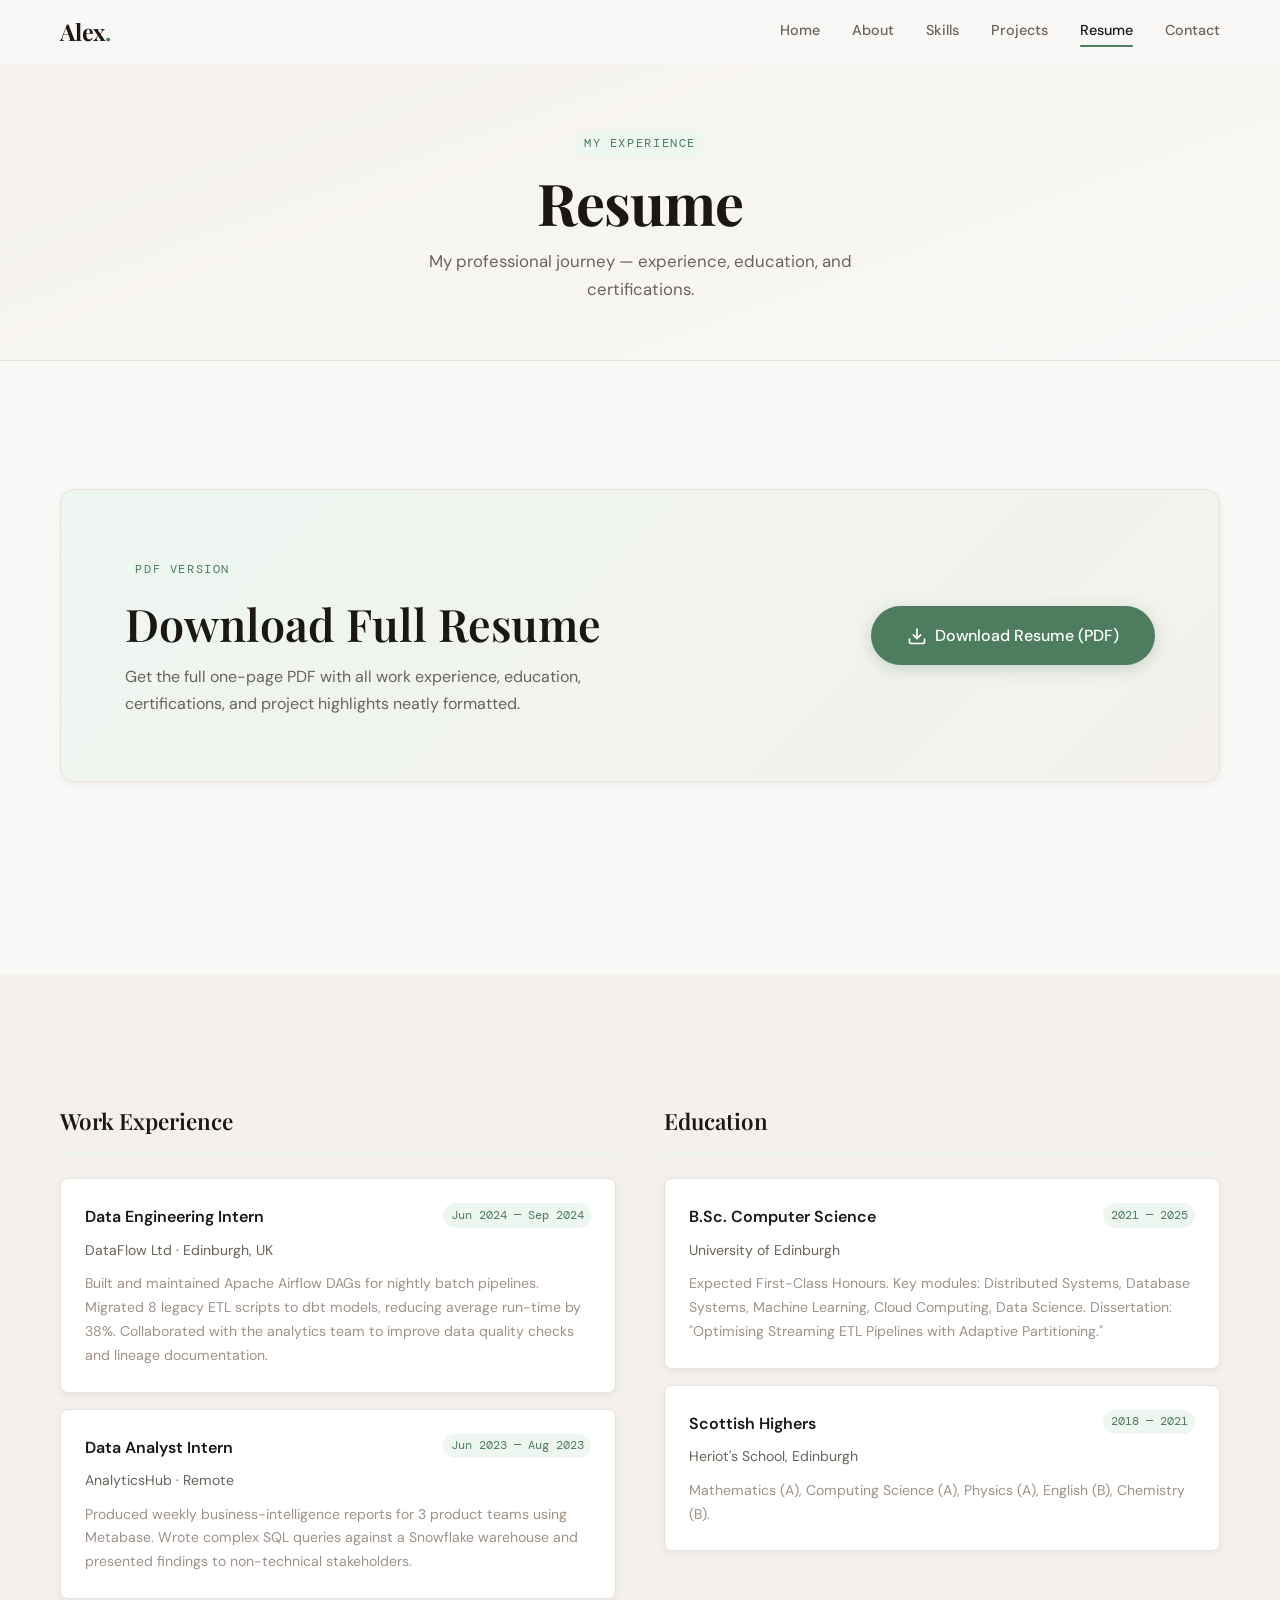
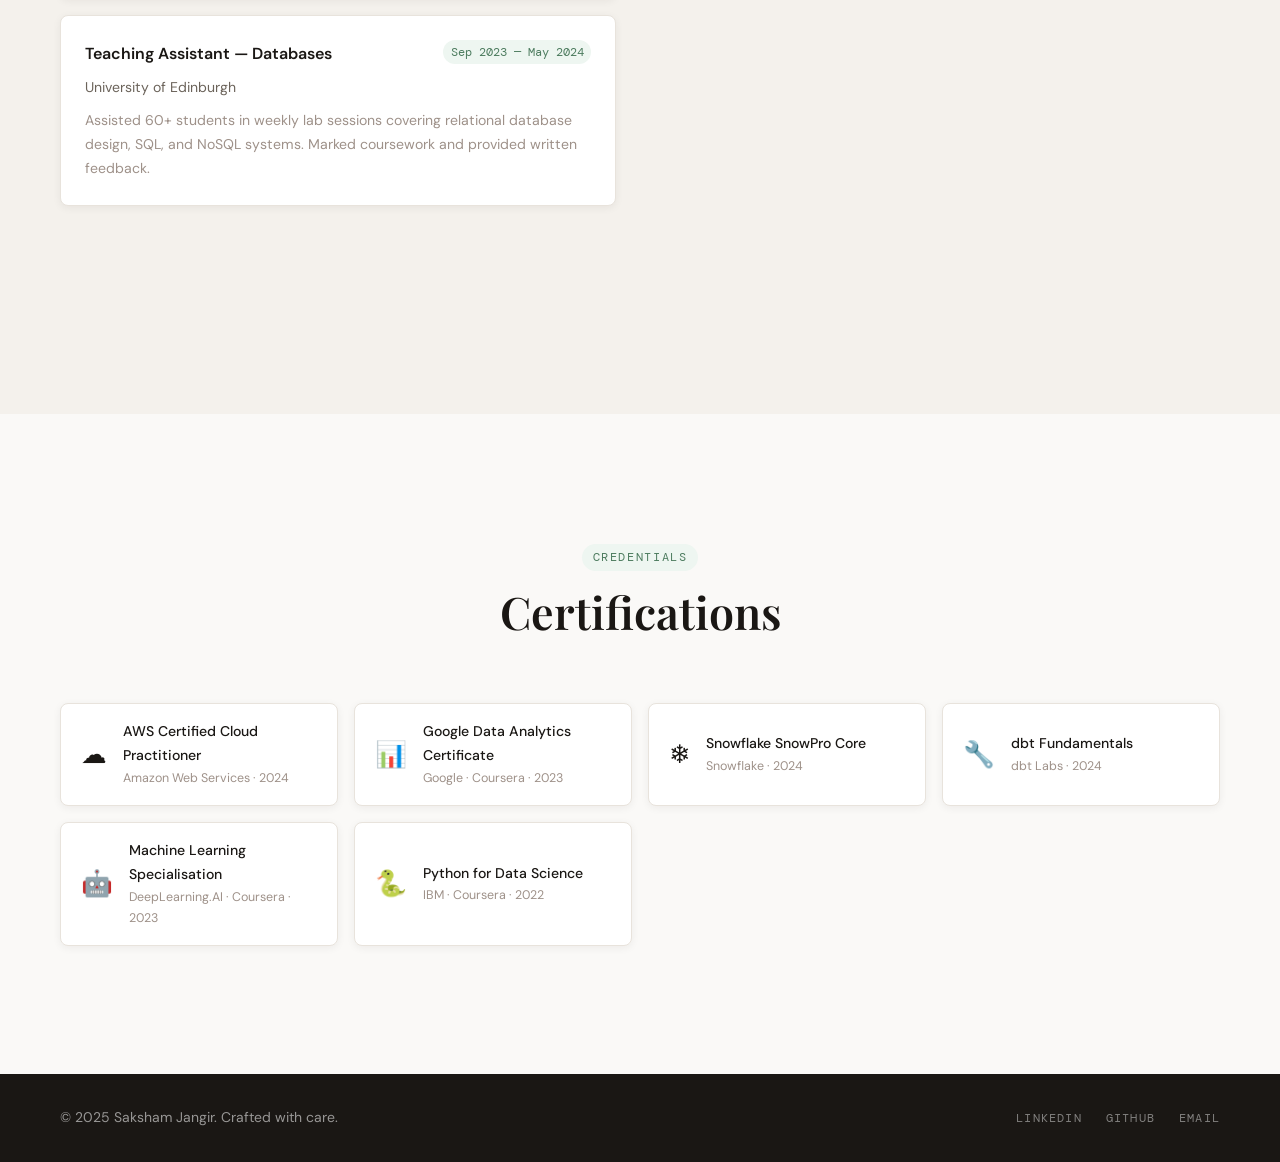
==== resume.html @ 53208660 "Initial commit" ====
<!DOCTYPE html>
<html lang="en">
<head>
  <meta charset="UTF-8" />
  <meta name="viewport" content="width=device-width, initial-scale=1.0" />
  <meta name="description" content="Resume — Saksham Jangir. Work experience, education, and certifications." />
  <meta name="keywords"    content="Resume, CV, Data Engineer, Work Experience, Certifications" />
  <meta name="author"      content="Saksham Jangir" />
  <meta property="og:title"       content="Resume — Saksham Jangir" />
  <meta property="og:description" content="Saksham Jangir's resume: experience, education, and certifications." />
  <meta property="og:type"        content="website" />
  <link rel="icon" type="image/svg+xml" href="assets/favicon.svg" />

  <title>Resume — Saksham Jangir</title>

  <link rel="preconnect" href="https://fonts.googleapis.com" />
  <link rel="preconnect" href="https://fonts.gstatic.com" crossorigin />
  <link href="https://fonts.googleapis.com/css2?family=Playfair+Display:ital,wght@0,400;0,600;0,700;1,400&family=DM+Sans:wght@300;400;500;600&family=DM+Mono:wght@400;500&display=swap" rel="stylesheet" />
  <link rel="stylesheet" href="css/styles.css" />
</head>
<body>

  <!-- ── NAVBAR ──────────────────────────────────────────── -->
  <header class="navbar" id="navbar">
    <div class="nav-container">
      <a href="index.html" class="nav-logo" aria-label="Saksham Jangir — Home">Alex<span>.</span></a>
      <nav class="nav-links" id="navLinks" aria-label="Main navigation">
        <a href="index.html"    class="nav-link">Home</a>
        <a href="about.html"    class="nav-link">About</a>
        <a href="skills.html"   class="nav-link">Skills</a>
        <a href="projects.html" class="nav-link">Projects</a>
        <a href="resume.html"   class="nav-link">Resume</a>
        <a href="contact.html"  class="nav-link">Contact</a>
      </nav>
      <button class="hamburger" id="hamburger" aria-label="Toggle navigation menu" aria-expanded="false" aria-controls="navLinks">
        <span></span><span></span><span></span>
      </button>
    </div>
  </header>

  <main>

    <!-- ── PAGE HERO BANNER ──────────────────────────────── -->
    <section class="page-hero" aria-labelledby="page-title">
      <div class="container">
        <span class="section-tag">My Experience</span>
        <h1 class="page-hero-title" id="page-title">Resume</h1>
        <p class="page-hero-sub">
          My professional journey — experience, education, and certifications.
        </p>
      </div>
    </section>

    <!-- ── DOWNLOAD BANNER ───────────────────────────────── -->
    <section class="section" aria-label="Download resume">
      <div class="container">
        <div class="resume-cta-banner reveal">
          <div class="resume-cta-text">
            <span class="section-tag">PDF Version</span>
            <h2 class="section-title">Download Full Resume</h2>
            <p>
              Get the full one-page PDF with all work experience, education,
              certifications, and project highlights neatly formatted.
            </p>
          </div>
          <a href="assets/resume.pdf" class="btn btn-primary btn-lg" download aria-label="Download resume PDF">
            <!-- Download icon -->
            <svg viewBox="0 0 24 24" fill="none" stroke="currentColor" stroke-width="2" width="20" height="20" aria-hidden="true">
              <path d="M21 15v4a2 2 0 0 1-2 2H5a2 2 0 0 1-2-2v-4"/>
              <polyline points="7 10 12 15 17 10"/>
              <line x1="12" y1="15" x2="12" y2="3"/>
            </svg>
            Download Resume (PDF)
          </a>
        </div>
      </div>
    </section>

    <!-- ── EXPERIENCE + EDUCATION ────────────────────────── -->
    <section class="section section-tinted" aria-labelledby="exp-heading">
      <div class="container">
        <div class="resume-grid">

          <!-- Work Experience -->
          <div>
            <h2 class="resume-section-title" id="exp-heading">Work Experience</h2>

            <div class="resume-entry reveal">
              <div class="resume-entry-header">
                <h3 class="resume-entry-title">Data Engineering Intern</h3>
                <span class="resume-entry-date">Jun 2024 — Sep 2024</span>
              </div>
              <p class="resume-entry-org">DataFlow Ltd · Edinburgh, UK</p>
              <p class="resume-entry-desc">
                Built and maintained Apache Airflow DAGs for nightly batch pipelines.
                Migrated 8 legacy ETL scripts to dbt models, reducing average run-time
                by 38%. Collaborated with the analytics team to improve data quality
                checks and lineage documentation.
              </p>
            </div>

            <div class="resume-entry reveal">
              <div class="resume-entry-header">
                <h3 class="resume-entry-title">Data Analyst Intern</h3>
                <span class="resume-entry-date">Jun 2023 — Aug 2023</span>
              </div>
              <p class="resume-entry-org">AnalyticsHub · Remote</p>
              <p class="resume-entry-desc">
                Produced weekly business-intelligence reports for 3 product teams
                using Metabase. Wrote complex SQL queries against a Snowflake
                warehouse and presented findings to non-technical stakeholders.
              </p>
            </div>

            <div class="resume-entry reveal">
              <div class="resume-entry-header">
                <h3 class="resume-entry-title">Teaching Assistant — Databases</h3>
                <span class="resume-entry-date">Sep 2023 — May 2024</span>
              </div>
              <p class="resume-entry-org">University of Edinburgh</p>
              <p class="resume-entry-desc">
                Assisted 60+ students in weekly lab sessions covering relational
                database design, SQL, and NoSQL systems. Marked coursework and
                provided written feedback.
              </p>
            </div>

          </div>

          <!-- Education -->
          <div>
            <h2 class="resume-section-title" id="edu-heading">Education</h2>

            <div class="resume-entry reveal">
              <div class="resume-entry-header">
                <h3 class="resume-entry-title">B.Sc. Computer Science</h3>
                <span class="resume-entry-date">2021 — 2025</span>
              </div>
              <p class="resume-entry-org">University of Edinburgh</p>
              <p class="resume-entry-desc">
                Expected First-Class Honours. Key modules: Distributed Systems,
                Database Systems, Machine Learning, Cloud Computing, Data Science.
                Dissertation: "Optimising Streaming ETL Pipelines with Adaptive
                Partitioning."
              </p>
            </div>

            <div class="resume-entry reveal">
              <div class="resume-entry-header">
                <h3 class="resume-entry-title">Scottish Highers</h3>
                <span class="resume-entry-date">2018 — 2021</span>
              </div>
              <p class="resume-entry-org">Heriot's School, Edinburgh</p>
              <p class="resume-entry-desc">
                Mathematics (A), Computing Science (A), Physics (A), English (B),
                Chemistry (B).
              </p>
            </div>

          </div>

        </div><!-- /resume-grid -->
      </div>
    </section>

    <!-- ── CERTIFICATIONS ────────────────────────────────── -->
    <section class="section" aria-labelledby="cert-heading">
      <div class="container">
        <div class="section-header reveal">
          <span class="section-tag">Credentials</span>
          <h2 class="section-title" id="cert-heading">Certifications</h2>
        </div>

        <div class="cert-grid">

          <div class="cert-card reveal">
            <span class="cert-icon" aria-hidden="true">☁️</span>
            <div>
              <p class="cert-name">AWS Certified Cloud Practitioner</p>
              <p class="cert-issuer">Amazon Web Services · 2024</p>
            </div>
          </div>

          <div class="cert-card reveal">
            <span class="cert-icon" aria-hidden="true">📊</span>
            <div>
              <p class="cert-name">Google Data Analytics Certificate</p>
              <p class="cert-issuer">Google · Coursera · 2023</p>
            </div>
          </div>

          <div class="cert-card reveal">
            <span class="cert-icon" aria-hidden="true">❄️</span>
            <div>
              <p class="cert-name">Snowflake SnowPro Core</p>
              <p class="cert-issuer">Snowflake · 2024</p>
            </div>
          </div>

          <div class="cert-card reveal">
            <span class="cert-icon" aria-hidden="true">🔧</span>
            <div>
              <p class="cert-name">dbt Fundamentals</p>
              <p class="cert-issuer">dbt Labs · 2024</p>
            </div>
          </div>

          <div class="cert-card reveal">
            <span class="cert-icon" aria-hidden="true">🤖</span>
            <div>
              <p class="cert-name">Machine Learning Specialisation</p>
              <p class="cert-issuer">DeepLearning.AI · Coursera · 2023</p>
            </div>
          </div>

          <div class="cert-card reveal">
            <span class="cert-icon" aria-hidden="true">🐍</span>
            <div>
              <p class="cert-name">Python for Data Science</p>
              <p class="cert-issuer">IBM · Coursera · 2022</p>
            </div>
          </div>

        </div><!-- /cert-grid -->
      </div>
    </section>

  </main>

  <!-- ── FOOTER ──────────────────────────────────────────── -->
  <footer class="footer" aria-label="Site footer">
    <div class="footer-inner">
      <p class="footer-copy">© 2025 Saksham Jangir. Crafted with care.</p>
      <div class="footer-socials">
        <a href="https://linkedin.com/in/yourprofile" target="_blank" rel="noopener noreferrer" aria-label="LinkedIn">LinkedIn</a>
        <a href="https://github.com/yourprofile"       target="_blank" rel="noopener noreferrer" aria-label="GitHub">GitHub</a>
        <a href="mailto:alex@example.com"              aria-label="Email">Email</a>
      </div>
    </div>
  </footer>

  <script src="js/script.js"></script>
</body>
</html>
---- css/styles.css ----
/* ==========================================================
   PORTFOLIO — css/styles.css
   
   Table of Contents:
   01. CSS Custom Properties (Design Tokens)
   02. Reset & Base
   03. Utility Classes
   04. Scroll Reveal Animation
   05. Buttons
   06. Navbar
   07. Page Hero Banner (inner pages)
   08. Footer
   09. HOME — Hero Section
   10. ABOUT Page
   11. SKILLS Page
   12. PROJECTS Page
   13. RESUME Page
   14. CONTACT Page
   15. Responsive Breakpoints
   ========================================================== */


/* ──────────────────────────────────────────────────────────
   01. CSS CUSTOM PROPERTIES (Design Tokens)
   ────────────────────────────────────────────────────────── */
:root {
  /* Colour Palette */
  --bg:              #faf9f7;   /* warm white page background   */
  --bg-tint:         #f4f1ec;   /* slightly warmer tint         */
  --surface:         #ffffff;   /* card / panel background      */
  --border:          #e8e3dc;   /* subtle dividers              */
  --text-primary:    #1a1714;   /* headings                     */
  --text-secondary:  #6b635a;   /* body copy                    */
  --text-tertiary:   #9e9189;   /* captions, muted labels       */
  --accent:          #4d7c5f;   /* sage green — primary accent  */
  --accent-light:    #a8d8b9;   /* light sage                   */
  --accent-mid:      #7db898;   /* mid sage                     */
  --accent-bg:       #eef6f1;   /* tinted accent background     */

  /* Typography */
  --font-display: 'Playfair Display', Georgia, serif;
  --font-body:    'DM Sans', system-ui, sans-serif;
  --font-mono:    'DM Mono', monospace;

  /* Layout */
  --container:    1160px;
  --section-pad:  clamp(4rem, 10vw, 8rem);
  --nav-h:        64px;         /* navbar height                */

  /* Shape */
  --radius:    14px;
  --radius-sm:  8px;
  --radius-xs:  4px;

  /* Elevation */
  --shadow-sm: 0 2px  8px  rgba(26, 23, 20, .06);
  --shadow-md: 0 8px  32px rgba(26, 23, 20, .10);
  --shadow-lg: 0 20px 60px rgba(26, 23, 20, .12);

  /* Motion */
  --ease: cubic-bezier(.4, 0, .2, 1);
  --dur:  260ms;
}


/* ──────────────────────────────────────────────────────────
   02. RESET & BASE
   ────────────────────────────────────────────────────────── */
*, *::before, *::after {
  box-sizing: border-box;
  margin: 0;
  padding: 0;
}

html {
  scroll-behavior: smooth;
  font-size: 16px;
}

body {
  font-family: var(--font-body);
  background-color: var(--bg);
  color: var(--text-primary);
  line-height: 1.7;
  -webkit-font-smoothing: antialiased;
  overflow-x: hidden;
}

img {
  display: block;
  max-width: 100%;
  height: auto;
}

a {
  text-decoration: none;
  color: inherit;
}

ul  { list-style: none; }
button, input, textarea { font: inherit; }
input, textarea { background: transparent; }


/* ──────────────────────────────────────────────────────────
   03. UTILITY CLASSES
   ────────────────────────────────────────────────────────── */

/* Centered, max-width wrapper */
.container {
  width: min(var(--container), 100% - 3rem);
  margin-inline: auto;
}

/* Section vertical rhythm */
.section {
  padding-block: var(--section-pad);
}

/* Alternating tinted sections */
.section-tinted {
  background-color: var(--bg-tint);
}

/* Section heading group */
.section-header {
  text-align: center;
  margin-bottom: clamp(2.5rem, 6vw, 4rem);
}

/* Small pill label above section title */
.section-tag {
  display: inline-block;
  font-family: var(--font-mono);
  font-size: .72rem;
  letter-spacing: .14em;
  text-transform: uppercase;
  color: var(--accent);
  background: var(--accent-bg);
  padding: .3em .9em;
  border-radius: 100px;
  margin-bottom: .9rem;
}

/* Main section headings */
.section-title {
  font-family: var(--font-display);
  font-size: clamp(2rem, 5vw, 2.8rem);
  font-weight: 600;
  color: var(--text-primary);
  line-height: 1.2;
}


/* ──────────────────────────────────────────────────────────
   04. SCROLL REVEAL ANIMATION
   ────────────────────────────────────────────────────────── */

/* Initial hidden state — applied via HTML class */
.reveal {
  opacity: 0;
  transform: translateY(28px);
  transition: opacity .65s var(--ease), transform .65s var(--ease);
}

/* JS adds .visible when element enters viewport */
.reveal.visible {
  opacity: 1;
  transform: translateY(0);
}

/* Stagger helpers */
.reveal-delay   { transition-delay: .12s; }
.reveal-delay-2 { transition-delay: .24s; }
.reveal-delay-3 { transition-delay: .36s; }


/* ──────────────────────────────────────────────────────────
   05. BUTTONS
   ────────────────────────────────────────────────────────── */
.btn {
  display: inline-flex;
  align-items: center;
  gap: .5rem;
  padding: .75rem 1.75rem;
  border-radius: 100px;
  font-weight: 500;
  font-size: .95rem;
  cursor: pointer;
  border: none;
  transition:
    transform  var(--dur) var(--ease),
    box-shadow var(--dur) var(--ease),
    background var(--dur) var(--ease),
    color      var(--dur) var(--ease);
}

.btn:hover          { transform: translateY(-2px); }
.btn:active         { transform: translateY(0);    }
.btn:focus-visible  { outline: 2px solid var(--accent); outline-offset: 3px; }

/* Filled primary */
.btn-primary {
  background: var(--accent);
  color: #fff;
  box-shadow: 0 4px 16px rgba(77, 124, 95, .25);
}
.btn-primary:hover {
  background: #3d6b50;
  box-shadow: 0 8px 24px rgba(77, 124, 95, .35);
}

/* Ghost / outline */
.btn-outline {
  background: transparent;
  color: var(--text-primary);
  box-shadow: inset 0 0 0 1.5px var(--border);
}
.btn-outline:hover {
  box-shadow: inset 0 0 0 1.5px var(--text-primary);
  background: rgba(26, 23, 20, .04);
}

/* Size modifier */
.btn-lg {
  padding: 1rem 2.25rem;
  font-size: 1rem;
}


/* ──────────────────────────────────────────────────────────
   06. NAVBAR
   ────────────────────────────────────────────────────────── */
.navbar {
  position: fixed;
  top: 0; left: 0; right: 0;
  z-index: 900;
  height: var(--nav-h);
  background: rgba(250, 249, 247, .88);
  backdrop-filter: blur(18px);
  -webkit-backdrop-filter: blur(18px);
  border-bottom: 1px solid transparent;
  transition:
    border-color var(--dur) var(--ease),
    box-shadow   var(--dur) var(--ease);
}

/* JS adds this class after scrolling 10px */
.navbar.scrolled {
  border-bottom-color: var(--border);
  box-shadow: var(--shadow-sm);
}

.nav-container {
  display: flex;
  align-items: center;
  justify-content: space-between;
  width: min(var(--container), 100% - 3rem);
  height: 100%;
  margin-inline: auto;
}

/* Logo */
.nav-logo {
  font-family: var(--font-display);
  font-size: 1.45rem;
  font-weight: 700;
  color: var(--text-primary);
  letter-spacing: -.01em;
}
.nav-logo span { color: var(--accent); }

/* Desktop nav links */
.nav-links {
  display: flex;
  align-items: center;
  gap: 2rem;
}

.nav-link {
  position: relative;
  font-size: .9rem;
  font-weight: 500;
  color: var(--text-secondary);
  padding-bottom: 2px;
  transition: color var(--dur) var(--ease);
}

/* Animated underline */
.nav-link::after {
  content: '';
  position: absolute;
  bottom: -2px; left: 0;
  width: 0; height: 1.5px;
  background: var(--accent);
  transition: width var(--dur) var(--ease);
  border-radius: 2px;
}

.nav-link:hover,
.nav-link.active {
  color: var(--text-primary);
}

.nav-link:hover::after,
.nav-link.active::after {
  width: 100%;
}

/* Hamburger button (mobile) */
.hamburger {
  display: none;
  flex-direction: column;
  justify-content: space-between;
  width: 26px;
  height: 18px;
  background: none;
  border: none;
  cursor: pointer;
  padding: 0;
  flex-shrink: 0;
}

.hamburger span {
  display: block;
  height: 2px;
  background: var(--text-primary);
  border-radius: 2px;
  transition:
    transform var(--dur) var(--ease),
    opacity   var(--dur) var(--ease);
}

/* X shape when open */
.hamburger.open span:nth-child(1) { transform: translateY(8px)  rotate(45deg); }
.hamburger.open span:nth-child(2) { opacity: 0; }
.hamburger.open span:nth-child(3) { transform: translateY(-8px) rotate(-45deg); }


/* ──────────────────────────────────────────────────────────
   07. PAGE HERO BANNER (used on inner pages: About, Skills…)
   ────────────────────────────────────────────────────────── */
.page-hero {
  padding-top: calc(var(--nav-h) + 4rem);
  padding-bottom: 3.5rem;
  text-align: center;
  background: linear-gradient(160deg, var(--bg-tint) 0%, var(--bg) 100%);
  border-bottom: 1px solid var(--border);
}

.page-hero-tag  { /* reuses .section-tag */ }

.page-hero-title {
  font-family: var(--font-display);
  font-size: clamp(2.4rem, 6vw, 3.6rem);
  font-weight: 700;
  letter-spacing: -.02em;
  line-height: 1.1;
  color: var(--text-primary);
  margin-bottom: .75rem;
}

.page-hero-sub {
  font-size: 1.05rem;
  color: var(--text-secondary);
  max-width: 520px;
  margin-inline: auto;
}


/* ──────────────────────────────────────────────────────────
   08. FOOTER
   ────────────────────────────────────────────────────────── */
.footer {
  background: var(--text-primary);
  color: rgba(255, 255, 255, .55);
  padding-block: 2rem;
}

.footer-inner {
  display: flex;
  align-items: center;
  justify-content: space-between;
  flex-wrap: wrap;
  gap: 1rem;
  width: min(var(--container), 100% - 3rem);
  margin-inline: auto;
}

.footer-copy {
  font-size: .875rem;
}

.footer-socials {
  display: flex;
  gap: 1.5rem;
}

.footer-socials a {
  font-family: var(--font-mono);
  font-size: .75rem;
  letter-spacing: .1em;
  text-transform: uppercase;
  color: rgba(255, 255, 255, .45);
  transition: color var(--dur) var(--ease);
}

.footer-socials a:hover { color: var(--accent-light); }


/* ──────────────────────────────────────────────────────────
   09. HOME PAGE — Hero Section
   ────────────────────────────────────────────────────────── */
.hero {
  min-height: 100dvh;
  display: flex;
  align-items: center;
  justify-content: center;
  padding-top: var(--nav-h);
  padding-bottom: 4rem;
  padding-inline: max(1.5rem, (100% - var(--container)) / 2);
  gap: 4rem;
  flex-wrap: wrap;
  position: relative;
  overflow: hidden;
}

/* Ambient background blobs */
.hero-bg-blob {
  position: absolute;
  border-radius: 50%;
  filter: blur(80px);
  pointer-events: none;
  opacity: .42;
  z-index: 0;
}

.blob-1 {
  width: 540px; height: 540px;
  background: radial-gradient(circle, #c8e6d4 0%, transparent 70%);
  top: -100px; right: -80px;
  animation: blobFloat 14s ease-in-out infinite alternate;
}

.blob-2 {
  width: 400px; height: 400px;
  background: radial-gradient(circle, #f5d6a8 0%, transparent 70%);
  bottom: -60px; left: -80px;
  animation: blobFloat 18s ease-in-out infinite alternate-reverse;
}

@keyframes blobFloat {
  from { transform: translate(0, 0)     scale(1);    }
  to   { transform: translate(30px, 20px) scale(1.06); }
}

/* Text column */
.hero-content {
  flex: 1;
  min-width: min(340px, 100%);
  max-width: 620px;
  position: relative;
  z-index: 1;
}

.hero-eyebrow {
  font-family: var(--font-mono);
  font-size: .8rem;
  letter-spacing: .12em;
  text-transform: uppercase;
  color: var(--accent);
  margin-bottom: .8rem;
}

.hero-name {
  font-family: var(--font-display);
  font-size: clamp(3rem, 8vw, 5.5rem);
  font-weight: 700;
  line-height: 1.05;
  letter-spacing: -.02em;
  color: var(--text-primary);
  margin-bottom: .65rem;
}

.hero-role {
  font-family: var(--font-display);
  font-size: clamp(1.1rem, 2.5vw, 1.45rem);
  font-weight: 400;
  font-style: italic;
  color: var(--text-secondary);
  margin-bottom: 1.25rem;
}

.amp { color: var(--accent); font-style: normal; }

.hero-bio {
  font-size: 1.05rem;
  color: var(--text-secondary);
  max-width: 520px;
  margin-bottom: 2rem;
  line-height: 1.85;
}

.hero-cta {
  display: flex;
  flex-wrap: wrap;
  gap: 1rem;
}

/* Avatar column */
.hero-image {
  position: relative;
  z-index: 1;
  flex-shrink: 0;
}

/* Spinning gradient ring around avatar */
.avatar-ring {
  width: clamp(200px, 28vw, 280px);
  height: clamp(200px, 28vw, 280px);
  border-radius: 50%;
  padding: 5px;
  background: conic-gradient(from 0deg, var(--accent-light), var(--accent), var(--accent-light));
  animation: ringRotate 12s linear infinite;
}

@keyframes ringRotate { to { transform: rotate(360deg); } }

.avatar-img {
  width: 100%; height: 100%;
  border-radius: 50%;
  object-fit: cover;
  border: 4px solid var(--bg);
  /* counter-rotate so image stays upright */
  animation: ringRotate 12s linear infinite reverse;
}

.avatar-badge {
  position: absolute;
  bottom: 8px; right: -12px;
  background: var(--surface);
  border: 1px solid var(--border);
  border-radius: 100px;
  padding: .45rem 1rem;
  font-size: .8rem;
  font-weight: 500;
  box-shadow: var(--shadow-sm);
  white-space: nowrap;
}


/* ──────────────────────────────────────────────────────────
   10. ABOUT PAGE
   ────────────────────────────────────────────────────────── */

/* Two-column grid */
.about-grid {
  display: grid;
  grid-template-columns: 1fr 1fr;
  gap: 3rem;
  align-items: start;
}

.about-text h3 {
  font-family: var(--font-display);
  font-size: 1.6rem;
  font-weight: 600;
  line-height: 1.3;
  margin-bottom: 1rem;
}

.about-text p {
  color: var(--text-secondary);
  margin-bottom: 1rem;
}

/* Icon + text rows */
.about-highlights {
  display: flex;
  flex-direction: column;
  gap: .75rem;
  margin-top: 1.5rem;
}

.highlight-item {
  display: flex;
  align-items: flex-start;
  gap: .75rem;
  font-size: .93rem;
  color: var(--text-secondary);
}

.highlight-icon {
  font-size: 1.1rem;
  flex-shrink: 0;
  margin-top: .05rem;
}

/* Goals + stats card */
.about-card {
  background: var(--surface);
  border: 1px solid var(--border);
  border-radius: var(--radius);
  padding: 2rem;
  box-shadow: var(--shadow-md);
}

.card-label {
  font-family: var(--font-mono);
  font-size: .72rem;
  letter-spacing: .12em;
  text-transform: uppercase;
  color: var(--accent);
  margin-bottom: 1.2rem;
}

.goal-list {
  display: flex;
  flex-direction: column;
  gap: .85rem;
  margin-bottom: 2rem;
}

.goal-list li {
  position: relative;
  padding-left: 1.4rem;
  font-size: .93rem;
  color: var(--text-secondary);
}

.goal-list li::before {
  content: '→';
  position: absolute;
  left: 0;
  color: var(--accent);
  font-size: .85rem;
}

/* Stats row inside card */
.stats-row {
  display: flex;
  gap: 1.5rem;
  padding-top: 1.5rem;
  border-top: 1px solid var(--border);
}

.stat         { flex: 1; text-align: center; }

.stat-num {
  display: block;
  font-family: var(--font-display);
  font-size: 2rem;
  font-weight: 700;
  color: var(--text-primary);
  line-height: 1;
}

.stat-label {
  font-size: .76rem;
  color: var(--text-tertiary);
  text-transform: uppercase;
  letter-spacing: .06em;
}

/* Education timeline */
.timeline {
  display: flex;
  flex-direction: column;
  gap: 0;
  margin-top: 3rem;
}

.timeline-item {
  position: relative;
  padding-left: 2rem;
  padding-bottom: 2.5rem;
  border-left: 2px solid var(--border);
}

.timeline-item:last-child {
  border-left-color: transparent;
  padding-bottom: 0;
}

/* Dot on the timeline line */
.timeline-item::before {
  content: '';
  position: absolute;
  left: -5px; top: 6px;
  width: 8px; height: 8px;
  border-radius: 50%;
  background: var(--accent);
  border: 2px solid var(--bg);
  box-shadow: 0 0 0 2px var(--accent);
}

.timeline-date {
  font-family: var(--font-mono);
  font-size: .72rem;
  color: var(--accent);
  letter-spacing: .08em;
  margin-bottom: .35rem;
}

.timeline-title {
  font-family: var(--font-display);
  font-size: 1.05rem;
  font-weight: 600;
  margin-bottom: .25rem;
}

.timeline-sub {
  font-size: .88rem;
  color: var(--text-secondary);
}


/* ──────────────────────────────────────────────────────────
   11. SKILLS PAGE
   ────────────────────────────────────────────────────────── */
.skills-grid {
  display: grid;
  grid-template-columns: repeat(auto-fit, minmax(280px, 1fr));
  gap: 1.5rem;
}

.skill-card {
  background: var(--surface);
  border: 1px solid var(--border);
  border-radius: var(--radius);
  padding: 1.75rem;
  box-shadow: var(--shadow-sm);
  transition:
    transform   var(--dur) var(--ease),
    box-shadow  var(--dur) var(--ease);
}

.skill-card:hover {
  transform: translateY(-4px);
  box-shadow: var(--shadow-md);
}

.skill-card-header {
  display: flex;
  align-items: center;
  gap: .75rem;
  margin-bottom: 1.5rem;
}

.skill-icon { font-size: 1.5rem; }

.skill-card-header h3 {
  font-family: var(--font-display);
  font-size: 1.05rem;
  font-weight: 600;
}

/* Animated progress bars */
.skill-list {
  display: flex;
  flex-direction: column;
  gap: 1rem;
}

.skill-meta {
  display: flex;
  justify-content: space-between;
  margin-bottom: .4rem;
  font-size: .85rem;
  color: var(--text-secondary);
}

.skill-meta span:last-child {
  font-family: var(--font-mono);
  color: var(--accent);
}

.progress-track {
  height: 6px;
  background: var(--bg-tint);
  border-radius: 100px;
  overflow: hidden;
}

.progress-bar {
  height: 100%;
  width: 0;  /* animated to data-width% by JS */
  background: linear-gradient(90deg, var(--accent-light), var(--accent));
  border-radius: 100px;
  transition: width 1.2s var(--ease);
}

/* Skill badges grid */
.skill-badges {
  display: flex;
  flex-wrap: wrap;
  gap: .5rem;
}

.badge {
  font-size: .78rem;
  font-weight: 500;
  padding: .35em .85em;
  background: var(--accent-bg);
  color: var(--accent);
  border: 1px solid rgba(77, 124, 95, .18);
  border-radius: 100px;
  letter-spacing: .02em;
  transition:
    background var(--dur) var(--ease),
    color      var(--dur) var(--ease);
}

.badge:hover {
  background: var(--accent);
  color: #fff;
}


/* ──────────────────────────────────────────────────────────
   12. PROJECTS PAGE
   ────────────────────────────────────────────────────────── */
.projects-grid {
  display: grid;
  grid-template-columns: repeat(auto-fit, minmax(300px, 1fr));
  gap: 1.5rem;
}

.project-card {
  background: var(--surface);
  border: 1px solid var(--border);
  border-radius: var(--radius);
  overflow: hidden;
  display: flex;
  flex-direction: column;
  box-shadow: var(--shadow-sm);
  transition:
    transform   var(--dur) var(--ease),
    box-shadow  var(--dur) var(--ease);
}

.project-card:hover {
  transform: translateY(-6px);
  box-shadow: var(--shadow-lg);
}

/* Coloured top stripe — colour set via inline CSS var */
.project-accent {
  height: 5px;
  background: var(--card-accent, var(--accent));
  opacity: .85;
}

.project-body {
  padding: 1.75rem 1.75rem 1rem;
  flex: 1;
}

.project-number {
  display: block;
  font-family: var(--font-mono);
  font-size: .72rem;
  color: var(--text-tertiary);
  letter-spacing: .08em;
  margin-bottom: .75rem;
}

.project-title {
  font-family: var(--font-display);
  font-size: 1.2rem;
  font-weight: 600;
  line-height: 1.3;
  margin-bottom: .65rem;
}

.project-desc {
  font-size: .9rem;
  color: var(--text-secondary);
  line-height: 1.75;
  margin-bottom: 1.2rem;
}

.project-stack {
  display: flex;
  flex-wrap: wrap;
  gap: .4rem;
}

.project-stack span {
  font-family: var(--font-mono);
  font-size: .72rem;
  color: var(--text-tertiary);
  background: var(--bg-tint);
  padding: .25em .7em;
  border-radius: var(--radius-xs);
}

.project-footer {
  padding: 1rem 1.75rem 1.5rem;
  border-top: 1px solid var(--border);
  display: flex;
  gap: 1rem;
}

.project-link {
  display: inline-flex;
  align-items: center;
  gap: .4rem;
  font-size: .85rem;
  font-weight: 500;
  color: var(--text-secondary);
  transition: color var(--dur) var(--ease);
}

.project-link:hover { color: var(--accent); }


/* ──────────────────────────────────────────────────────────
   13. RESUME PAGE
   ────────────────────────────────────────────────────────── */

/* Download CTA banner */
.resume-cta-banner {
  background: linear-gradient(135deg, #eef6f1, #f4f1ec);
  border: 1px solid var(--border);
  border-radius: var(--radius);
  padding: clamp(2.5rem, 6vw, 4rem);
  display: flex;
  align-items: center;
  justify-content: space-between;
  gap: 2rem;
  flex-wrap: wrap;
  box-shadow: var(--shadow-sm);
  margin-bottom: 4rem;
}

.resume-cta-text .section-title {
  text-align: left;
  margin-bottom: .75rem;
}

.resume-cta-text p { color: var(--text-secondary); max-width: 480px; }

/* Experience / education cards */
.resume-section-title {
  font-family: var(--font-display);
  font-size: 1.4rem;
  font-weight: 600;
  margin-bottom: 1.5rem;
  padding-bottom: .75rem;
  border-bottom: 2px solid var(--accent-bg);
  color: var(--text-primary);
}

.resume-grid {
  display: grid;
  grid-template-columns: 1fr 1fr;
  gap: 3rem;
  margin-bottom: 4rem;
}

.resume-entry {
  background: var(--surface);
  border: 1px solid var(--border);
  border-radius: var(--radius-sm);
  padding: 1.5rem;
  margin-bottom: 1rem;
  box-shadow: var(--shadow-sm);
  transition: box-shadow var(--dur) var(--ease);
}

.resume-entry:hover { box-shadow: var(--shadow-md); }

.resume-entry-header {
  display: flex;
  align-items: flex-start;
  justify-content: space-between;
  gap: 1rem;
  margin-bottom: .5rem;
  flex-wrap: wrap;
}

.resume-entry-title {
  font-weight: 600;
  font-size: 1rem;
  color: var(--text-primary);
}

.resume-entry-date {
  font-family: var(--font-mono);
  font-size: .72rem;
  color: var(--accent);
  white-space: nowrap;
  background: var(--accent-bg);
  padding: .2em .65em;
  border-radius: 100px;
}

.resume-entry-org {
  font-size: .88rem;
  color: var(--text-secondary);
  margin-bottom: .6rem;
}

.resume-entry-desc {
  font-size: .88rem;
  color: var(--text-tertiary);
  line-height: 1.7;
}

/* Certifications grid */
.cert-grid {
  display: grid;
  grid-template-columns: repeat(auto-fill, minmax(220px, 1fr));
  gap: 1rem;
}

.cert-card {
  display: flex;
  align-items: center;
  gap: 1rem;
  padding: 1rem 1.25rem;
  background: var(--surface);
  border: 1px solid var(--border);
  border-radius: var(--radius-sm);
  box-shadow: var(--shadow-sm);
  transition: transform var(--dur) var(--ease), box-shadow var(--dur) var(--ease);
}

.cert-card:hover {
  transform: translateY(-3px);
  box-shadow: var(--shadow-md);
}

.cert-icon  { font-size: 1.6rem; flex-shrink: 0; }
.cert-name  { font-size: .88rem; font-weight: 500; color: var(--text-primary); }
.cert-issuer { font-size: .78rem; color: var(--text-tertiary); }


/* ──────────────────────────────────────────────────────────
   14. CONTACT PAGE
   ────────────────────────────────────────────────────────── */
.contact-grid {
  display: grid;
  grid-template-columns: 1fr 1fr;
  gap: 4rem;
  align-items: start;
}

/* Form */
.contact-form {
  display: flex;
  flex-direction: column;
  gap: 1.25rem;
}

.form-group {
  display: flex;
  flex-direction: column;
  gap: .45rem;
}

.form-group label {
  font-size: .85rem;
  font-weight: 500;
  color: var(--text-secondary);
}

.form-group input,
.form-group textarea {
  padding: .85rem 1.1rem;
  border: 1.5px solid var(--border);
  border-radius: var(--radius-sm);
  background: var(--surface);
  color: var(--text-primary);
  font-size: .95rem;
  resize: vertical;
  transition:
    border-color var(--dur) var(--ease),
    box-shadow   var(--dur) var(--ease);
}

.form-group input:focus,
.form-group textarea:focus {
  outline: none;
  border-color: var(--accent);
  box-shadow: 0 0 0 3px rgba(77, 124, 95, .12);
}

.form-group input.error,
.form-group textarea.error {
  border-color: #e07070;
}

.form-status {
  font-size: .88rem;
  min-height: 1.4em;
  font-style: italic;
  color: var(--accent);
}

/* Info side */
.contact-info h3 {
  font-family: var(--font-display);
  font-size: 1.5rem;
  font-weight: 600;
  margin-bottom: .75rem;
}

.contact-info > p {
  color: var(--text-secondary);
  margin-bottom: 2rem;
  line-height: 1.85;
}

.social-links {
  display: flex;
  flex-direction: column;
  gap: 1rem;
}

.social-link {
  display: flex;
  align-items: center;
  gap: 1rem;
  font-weight: 500;
  font-size: .95rem;
  color: var(--text-secondary);
  transition: color var(--dur) var(--ease);
}

.social-link:hover { color: var(--accent); }

.social-icon {
  width: 46px; height: 46px;
  border-radius: 12px;
  border: 1px solid var(--border);
  background: var(--surface);
  display: flex;
  align-items: center;
  justify-content: center;
  box-shadow: var(--shadow-sm);
  flex-shrink: 0;
  transition:
    border-color var(--dur) var(--ease),
    box-shadow   var(--dur) var(--ease),
    transform    var(--dur) var(--ease);
}

.social-link:hover .social-icon {
  border-color: var(--accent);
  box-shadow: 0 4px 12px rgba(77, 124, 95, .18);
  transform: translateY(-2px);
}


/* ──────────────────────────────────────────────────────────
   15. RESPONSIVE BREAKPOINTS
   ────────────────────────────────────────────────────────── */

/* ── Tablet (≤ 960px) ── */
@media (max-width: 960px) {

  .about-grid,
  .contact-grid,
  .resume-grid {
    grid-template-columns: 1fr;
    gap: 2.5rem;
  }

  .resume-cta-banner {
    flex-direction: column;
    text-align: center;
  }

  .resume-cta-text .section-title { text-align: center; }

  .hero {
    flex-direction: column-reverse;
    text-align: center;
    padding-top: calc(var(--nav-h) + 2rem);
    gap: 2.5rem;
  }

  .hero-content {
    display: flex;
    flex-direction: column;
    align-items: center;
  }

  .hero-bio { text-align: center; }
  .hero-cta { justify-content: center; }
}

/* ── Mobile nav (≤ 700px) ── */
@media (max-width: 700px) {

  /* Hide desktop links, show hamburger */
  .nav-links {
    display: none;
    position: fixed;
    top: var(--nav-h); left: 0; right: 0;
    background: rgba(250, 249, 247, .97);
    backdrop-filter: blur(18px);
    flex-direction: column;
    align-items: center;
    gap: 0;
    border-bottom: 1px solid var(--border);
    padding: 1rem 0 1.5rem;
  }

  /* JS adds .open */
  .nav-links.open {
    display: flex;
    animation: mobileMenuSlide .28s var(--ease);
  }

  @keyframes mobileMenuSlide {
    from { opacity: 0; transform: translateY(-10px); }
    to   { opacity: 1; transform: translateY(0); }
  }

  .nav-link {
    padding: .75rem 2.5rem;
    font-size: 1rem;
    width: 100%;
    text-align: center;
  }

  .nav-link::after { display: none; }
  .hamburger       { display: flex; }

  /* Stack single-column grids */
  .projects-grid { grid-template-columns: 1fr; }
  .skills-grid   { grid-template-columns: 1fr; }
  .cert-grid     { grid-template-columns: 1fr; }
}

/* ── Small mobile (≤ 480px) ── */
@media (max-width: 480px) {

  .hero-name    { font-size: 3rem; }
  .avatar-ring  { width: 180px; height: 180px; }
  .stats-row    { gap: 1rem; }

  .footer-inner {
    flex-direction: column;
    text-align: center;
  }
}
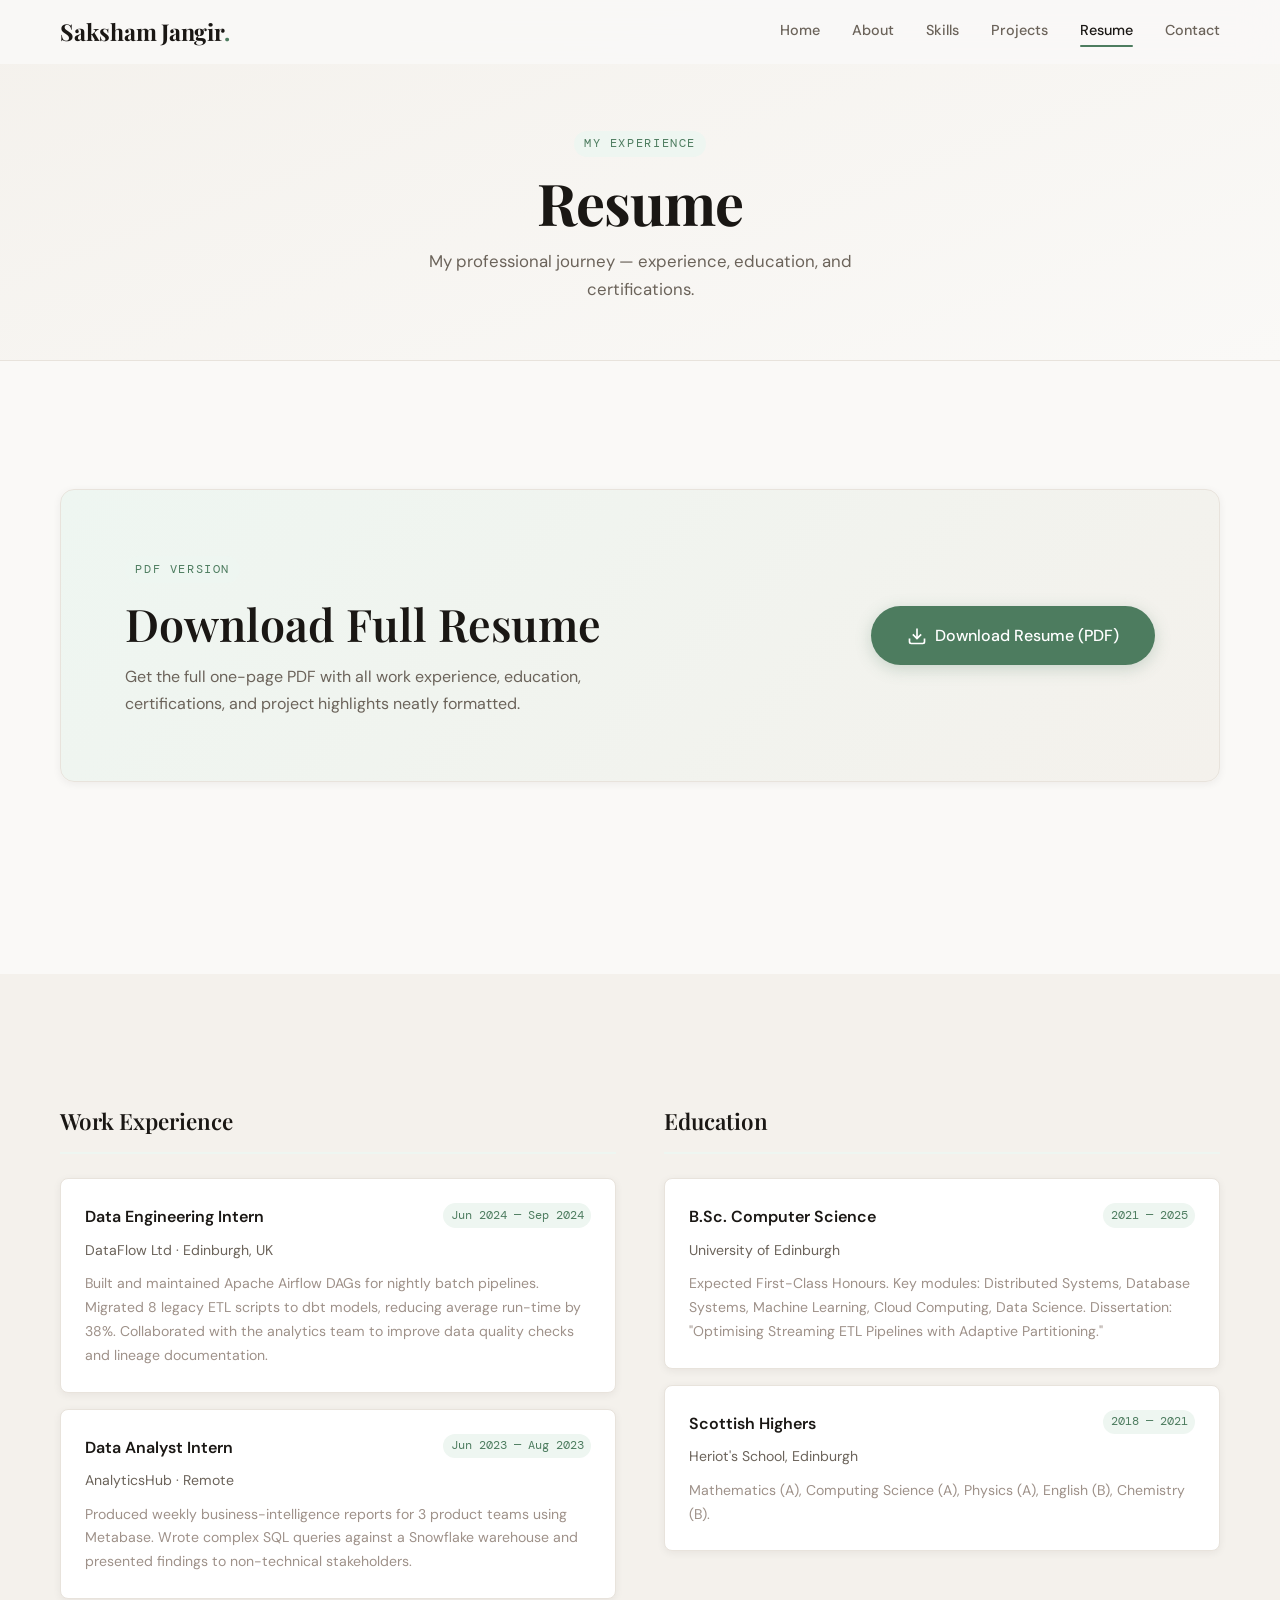
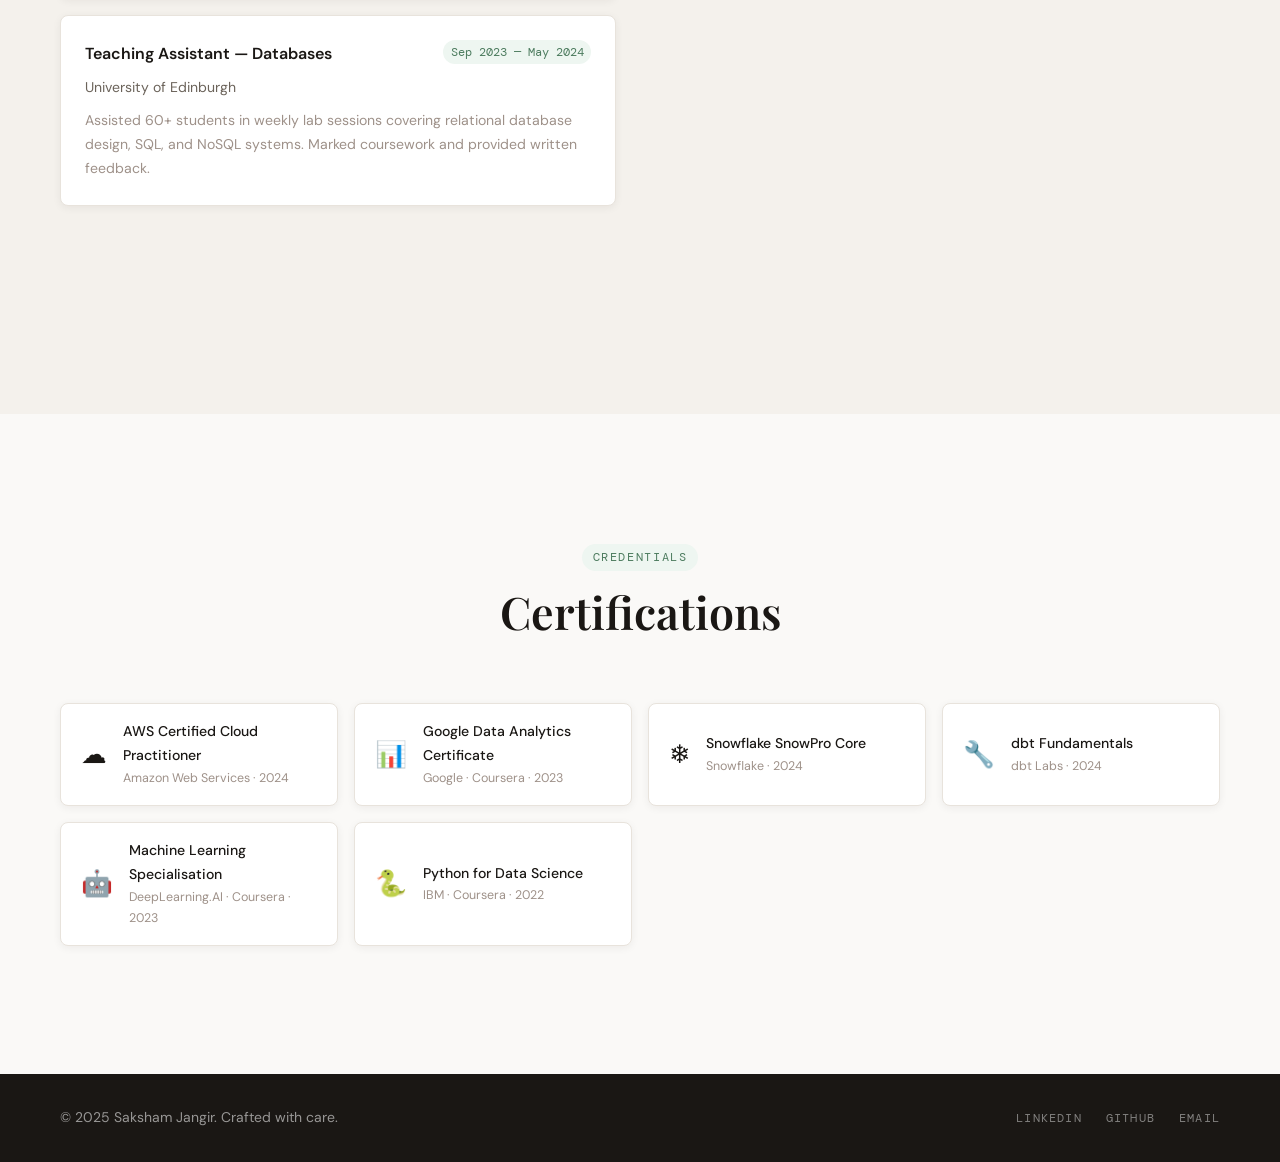
==== commit efa6add5: "Update resume.html" ====
--- a/resume.html
+++ b/resume.html
@@ -23,7 +23,7 @@
   <!-- ── NAVBAR ──────────────────────────────────────────── -->
   <header class="navbar" id="navbar">
     <div class="nav-container">
-      <a href="index.html" class="nav-logo" aria-label="Saksham Jangir — Home">Alex<span>.</span></a>
+      <a href="index.html" class="nav-logo" aria-label="Saksham Jangir — Home">Saksham Jangir<span>.</span></a>
       <nav class="nav-links" id="navLinks" aria-label="Main navigation">
         <a href="index.html"    class="nav-link">Home</a>
         <a href="about.html"    class="nav-link">About</a>
@@ -234,7 +234,7 @@
       <div class="footer-socials">
         <a href="https://linkedin.com/in/yourprofile" target="_blank" rel="noopener noreferrer" aria-label="LinkedIn">LinkedIn</a>
         <a href="https://github.com/yourprofile"       target="_blank" rel="noopener noreferrer" aria-label="GitHub">GitHub</a>
-        <a href="mailto:alex@example.com"              aria-label="Email">Email</a>
+        <a href="mailto@example.com"              aria-label="Email">Email</a>
       </div>
     </div>
   </footer>
